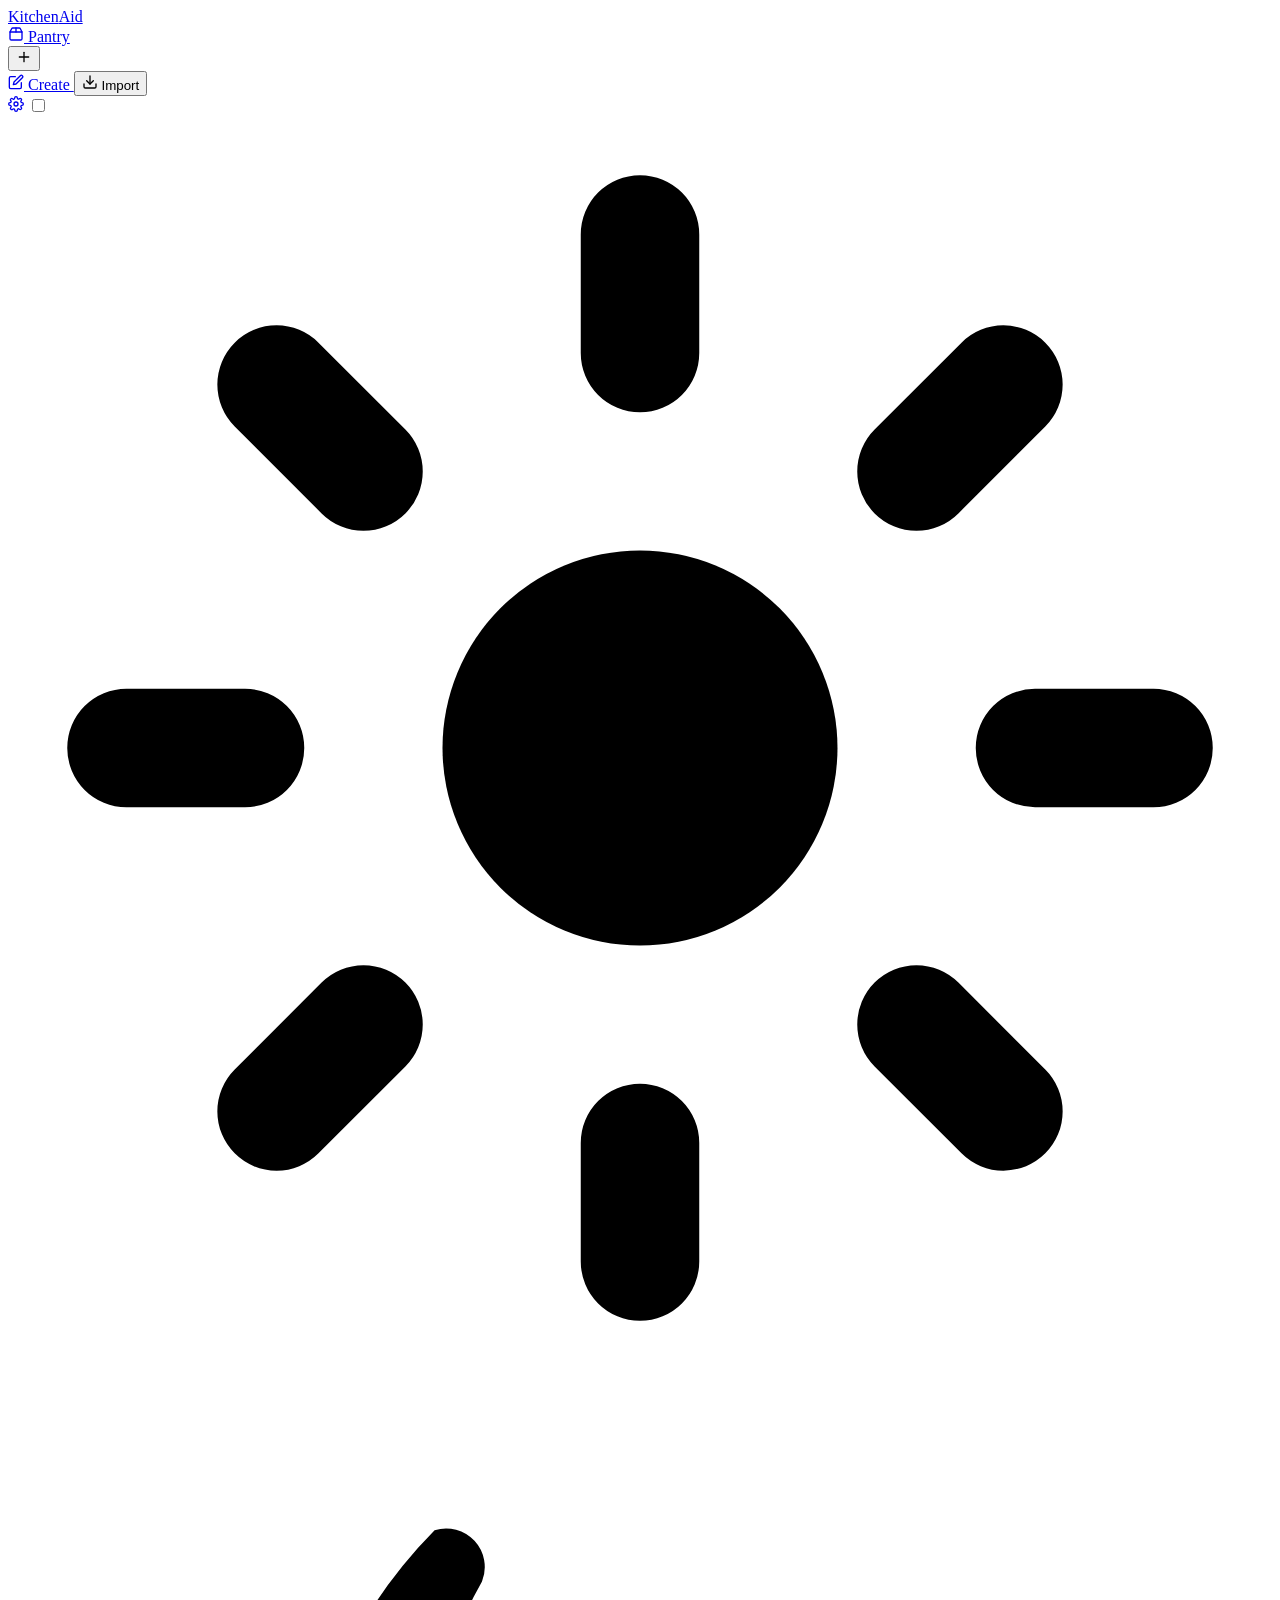
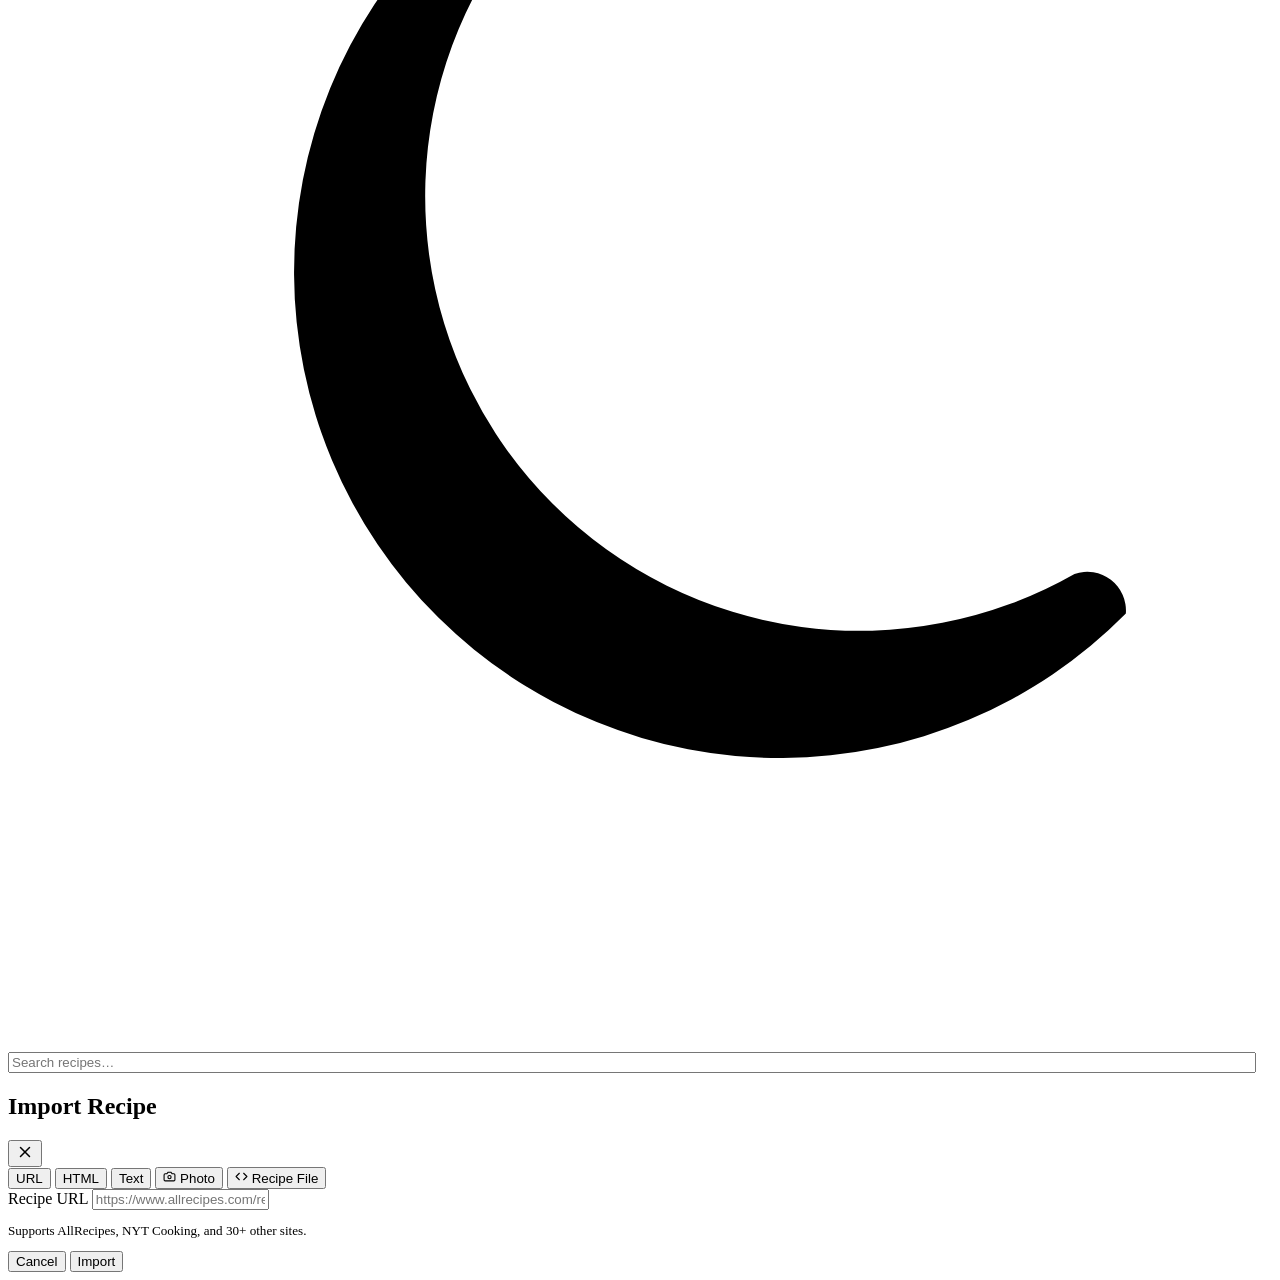
==== static/index.html @ aff16575 "init" ====
<!DOCTYPE html>
<html lang="en">
<head>
  <meta charset="UTF-8">
  <meta name="viewport" content="width=device-width, initial-scale=1.0">
  <title>KitchenAid Recipe Book</title>
  <link rel="stylesheet" href="/css/reset.css">
  <link rel="stylesheet" href="/css/main.css">
  <link rel="stylesheet" href="/css/grid.css">
  <script src="/js/theme.js"></script>
</head>
<body>

<header class="site-header">
  <div class="header-inner">
    <a href="/" class="site-logo">Kitchen<span>Aid</span></a>
    <nav class="header-nav">
      <a href="/pantry.html" class="btn btn-secondary"><svg width="16" height="16" viewBox="0 0 24 24" fill="none" stroke="currentColor" stroke-width="2" stroke-linecap="round" stroke-linejoin="round"><path d="M3 9h18v10a2 2 0 0 1-2 2H5a2 2 0 0 1-2-2V9Z"/><path d="m3 9 2.45-4.9A2 2 0 0 1 7.24 3h9.52a2 2 0 0 1 1.8 1.1L21 9"/><path d="M12 3v6"/></svg><span class="btn-label"> Pantry</span></a>
      <div class="dropdown" id="add-recipe-dropdown">
        <button class="btn btn-primary" id="add-recipe-btn" title="Add Recipe">
          <svg width="16" height="16" viewBox="0 0 24 24" fill="none" stroke="currentColor" stroke-width="2" stroke-linecap="round" stroke-linejoin="round"><line x1="12" y1="5" x2="12" y2="19"/><line x1="5" y1="12" x2="19" y2="12"/></svg>
        </button>
        <div class="dropdown-menu">
          <a href="/add.html" class="dropdown-item">
            <svg width="16" height="16" viewBox="0 0 24 24" fill="none" stroke="currentColor" stroke-width="2" stroke-linecap="round" stroke-linejoin="round"><path d="M11 4H4a2 2 0 0 0-2 2v14a2 2 0 0 0 2 2h14a2 2 0 0 0 2-2v-7"/><path d="M18.5 2.5a2.121 2.121 0 0 1 3 3L12 15l-4 1 1-4 9.5-9.5z"/></svg>
            Create
          </a>
          <button class="dropdown-item" id="import-btn">
            <svg width="16" height="16" viewBox="0 0 24 24" fill="none" stroke="currentColor" stroke-width="2" stroke-linecap="round" stroke-linejoin="round"><path d="M21 15v4a2 2 0 0 1-2 2H5a2 2 0 0 1-2-2v-4"/><polyline points="7 10 12 15 17 10"/><line x1="12" x2="12" y1="15" y2="3"/></svg>
            Import
          </button>
        </div>
      </div>
      <a href="/settings.html" class="btn btn-secondary" title="Settings"><svg width="16" height="16" viewBox="0 0 24 24" fill="none" stroke="currentColor" stroke-width="2" stroke-linecap="round" stroke-linejoin="round"><circle cx="12" cy="12" r="3"/><path d="M19.4 15a1.65 1.65 0 0 0 .33 1.82l.06.06a2 2 0 0 1-2.83 2.83l-.06-.06a1.65 1.65 0 0 0-1.82-.33 1.65 1.65 0 0 0-1 1.51V21a2 2 0 0 1-4 0v-.09A1.65 1.65 0 0 0 9 19.4a1.65 1.65 0 0 0-1.82.33l-.06.06a2 2 0 0 1-2.83-2.83l.06-.06A1.65 1.65 0 0 0 4.68 15a1.65 1.65 0 0 0-1.51-1H3a2 2 0 0 1 0-4h.09A1.65 1.65 0 0 0 4.6 9a1.65 1.65 0 0 0-.33-1.82l-.06-.06a2 2 0 0 1 2.83-2.83l.06.06A1.65 1.65 0 0 0 9 4.68a1.65 1.65 0 0 0 1-1.51V3a2 2 0 0 1 4 0v.09a1.65 1.65 0 0 0 1 1.51 1.65 1.65 0 0 0 1.82-.33l.06-.06a2 2 0 0 1 2.83 2.83l-.06.06A1.65 1.65 0 0 0 19.4 9a1.65 1.65 0 0 0 1.51 1H21a2 2 0 0 1 0 4h-.09a1.65 1.65 0 0 0-1.51 1z"/></svg></a>
      <label class="theme-toggle" title="Toggle dark mode" aria-label="Toggle dark mode"><input type="checkbox" id="theme-toggle-btn"><span class="theme-toggle-track"><svg class="toggle-icon toggle-sun" viewBox="0 0 16 16" fill="none" xmlns="http://www.w3.org/2000/svg"><circle cx="8" cy="8" r="2.5" fill="currentColor"/><path d="M8 1.5V3M8 13v1.5M1.5 8H3M13 8h1.5M3.4 3.4l1.1 1.1M11.5 11.5l1.1 1.1M12.6 3.4l-1.1 1.1M4.5 11.5l-1.1 1.1" stroke="currentColor" stroke-width="1.5" stroke-linecap="round"/></svg><span class="theme-toggle-thumb"></span><svg class="toggle-icon toggle-moon" viewBox="0 0 16 16" xmlns="http://www.w3.org/2000/svg"><path d="M13.5 10A5.5 5.5 0 0 1 6 2.5a.49.49 0 0 0-.6-.65A6 6 0 1 0 14.15 10.5a.49.49 0 0 0-.65-.5z" fill="currentColor"/></svg></span></label>
    </nav>
  </div>
</header>

<main class="page-container">
  <div class="toolbar" style="flex-direction: column; align-items: stretch; gap: 1rem; margin-top: 0;">
    <div style="display: flex; align-items: center; gap: 1rem;">
      <input type="search" id="search-input" class="search-input" placeholder="Search recipes…" autocomplete="off" style="flex: 1">
      <span id="recipe-count" style="color:var(--muted); font-size: 0.8rem; white-space: nowrap;"></span>
    </div>
    <div id="tag-filters" class="tag-filters" style="display:none"></div>
  </div>

  <div id="recipe-grid" class="recipe-grid">
    <div class="spinner"></div>
  </div>
</main>

<!-- Import URL Modal -->
<div id="import-modal" class="modal-overlay" role="dialog" aria-modal="true">
  <div class="modal">
    <div class="modal-header">
      <h2 class="modal-title">Import Recipe</h2>
      <button class="modal-close" aria-label="Close"><svg width="18" height="18" viewBox="0 0 24 24" fill="none" stroke="currentColor" stroke-width="2" stroke-linecap="round" stroke-linejoin="round"><line x1="18" y1="6" x2="6" y2="18"/><line x1="6" y1="6" x2="18" y2="18"/></svg></button>
    </div>

    <div class="import-tab-bar">
      <button id="tab-url" class="import-tab active">URL</button>
      <button id="tab-html" class="import-tab">HTML</button>
      <button id="tab-text" class="import-tab">Text</button>
      <button id="tab-photo" class="import-tab"><svg width="13" height="13" viewBox="0 0 24 24" fill="none" stroke="currentColor" stroke-width="2" stroke-linecap="round" stroke-linejoin="round"><path d="M14.5 4h-5L7 7H4a2 2 0 0 0-2 2v9a2 2 0 0 0 2 2h16a2 2 0 0 0 2-2V9a2 2 0 0 0-2-2h-3l-2.5-3z"/><circle cx="12" cy="13" r="3"/></svg> Photo</button>
      <button id="tab-file" class="import-tab"><svg width="13" height="13" viewBox="0 0 24 24" fill="none" stroke="currentColor" stroke-width="2" stroke-linecap="round" stroke-linejoin="round"><polyline points="16 18 22 12 16 6"/><polyline points="8 6 2 12 8 18"/></svg> Recipe File</button>
    </div>

    <!-- URL mode -->
    <form id="import-form">
      <div id="mode-url">
        <div class="form-group">
          <label class="form-label" for="import-url">Recipe URL</label>
          <input type="url" id="import-url" class="form-input"
                 placeholder="https://www.allrecipes.com/recipe/…">
        </div>
        <p style="font-size:.82rem;color:var(--muted);margin-bottom:.75rem">
          Supports AllRecipes, NYT Cooking, and 30+ other sites.
        </p>
      </div>

      <!-- Paste HTML mode -->
      <div id="mode-html" style="display:none">
        <div class="form-group">
          <label class="form-label" for="import-source-url">Source URL <span style="font-weight:400;color:var(--muted)">(optional)</span></label>
          <input type="url" id="import-source-url" class="form-input" placeholder="https://food52.com/recipes/…">
        </div>
        <div class="form-group">
          <label class="form-label" for="import-html">Page source HTML</label>
          <textarea id="import-html" class="form-textarea" rows="6"
            placeholder="Open the recipe in your browser → right-click → View Page Source (Ctrl+U / Cmd+U) → Select All → paste here"></textarea>
        </div>
      </div>

      <!-- Paste Text mode -->
      <div id="mode-text" style="display:none">
        <div class="form-group">
          <label class="form-label" for="import-text-input">Recipe text</label>
          <textarea id="import-text-input" class="form-textarea recipe-text-input" rows="10"
            placeholder="Paste your recipe here — title, ingredients, steps…"></textarea>
        </div>
        <div class="import-text-actions">
          <button type="button" id="parse-local-btn" class="btn btn-secondary">Parse Locally</button>
          <button type="button" id="parse-ai-btn" class="btn btn-primary">Parse with AI</button>
        </div>
      </div>

      <!-- Photo mode -->
      <div id="mode-photo" style="display:none">
        <label class="photo-dropzone" id="photo-dropzone" for="photo-file-input">
          <img id="photo-preview" hidden>
          <span class="photo-placeholder" id="photo-placeholder">
            <svg width="32" height="32" viewBox="0 0 24 24" fill="none" stroke="currentColor" stroke-width="1.5" stroke-linecap="round" stroke-linejoin="round"><path d="M14.5 4h-5L7 7H4a2 2 0 0 0-2 2v9a2 2 0 0 0 2 2h16a2 2 0 0 0 2-2V9a2 2 0 0 0-2-2h-3l-2.5-3z"/><circle cx="12" cy="13" r="3"/></svg>
            <span>Drop a photo here or <span class="photo-browse-link">browse</span></span>
          </span>
        </label>
        <input type="file" id="photo-file-input" accept="image/*" hidden>
        <button id="photo-parse-btn" class="btn btn-primary" disabled
                style="width:100%;margin-top:.75rem">Parse Recipe</button>
      </div>

      <!-- Recipe File mode -->
      <div id="mode-file" style="display:none">
        <label class="photo-dropzone" id="file-dropzone" for="recipe-file-input">
          <span class="photo-placeholder" id="file-placeholder">
            <svg width="32" height="32" viewBox="0 0 24 24" fill="none" stroke="currentColor" stroke-width="1.5" stroke-linecap="round" stroke-linejoin="round"><polyline points="16 18 22 12 16 6"/><polyline points="8 6 2 12 8 18"/></svg>
            <span>Drop a <strong>.kitchenaid.json</strong> file or <span class="photo-browse-link">browse</span></span>
          </span>
        </label>
        <input type="file" id="recipe-file-input" accept=".json,application/json" hidden>
        <p id="file-import-name" class="file-import-name" style="display:none"></p>
        <button id="file-import-btn" class="btn btn-primary" disabled
                style="width:100%;margin-top:.75rem">Review Recipe</button>
      </div>

      <div id="import-spinner" class="spinner" style="display:none;margin:0;width:1.2rem;height:1.2rem"></div>
    </form>
    <div class="modal-footer" id="import-footer-default">
      <button type="button" class="btn btn-secondary modal-close">Cancel</button>
      <button id="import-submit" class="btn btn-primary">Import</button>
    </div>
  </div>
</div>

<div id="toast-container" class="toast-container"></div>

<script src="/js/api.js"></script>
<script src="/js/import.js"></script>
<script src="/js/index.js"></script>
</body>
</html>
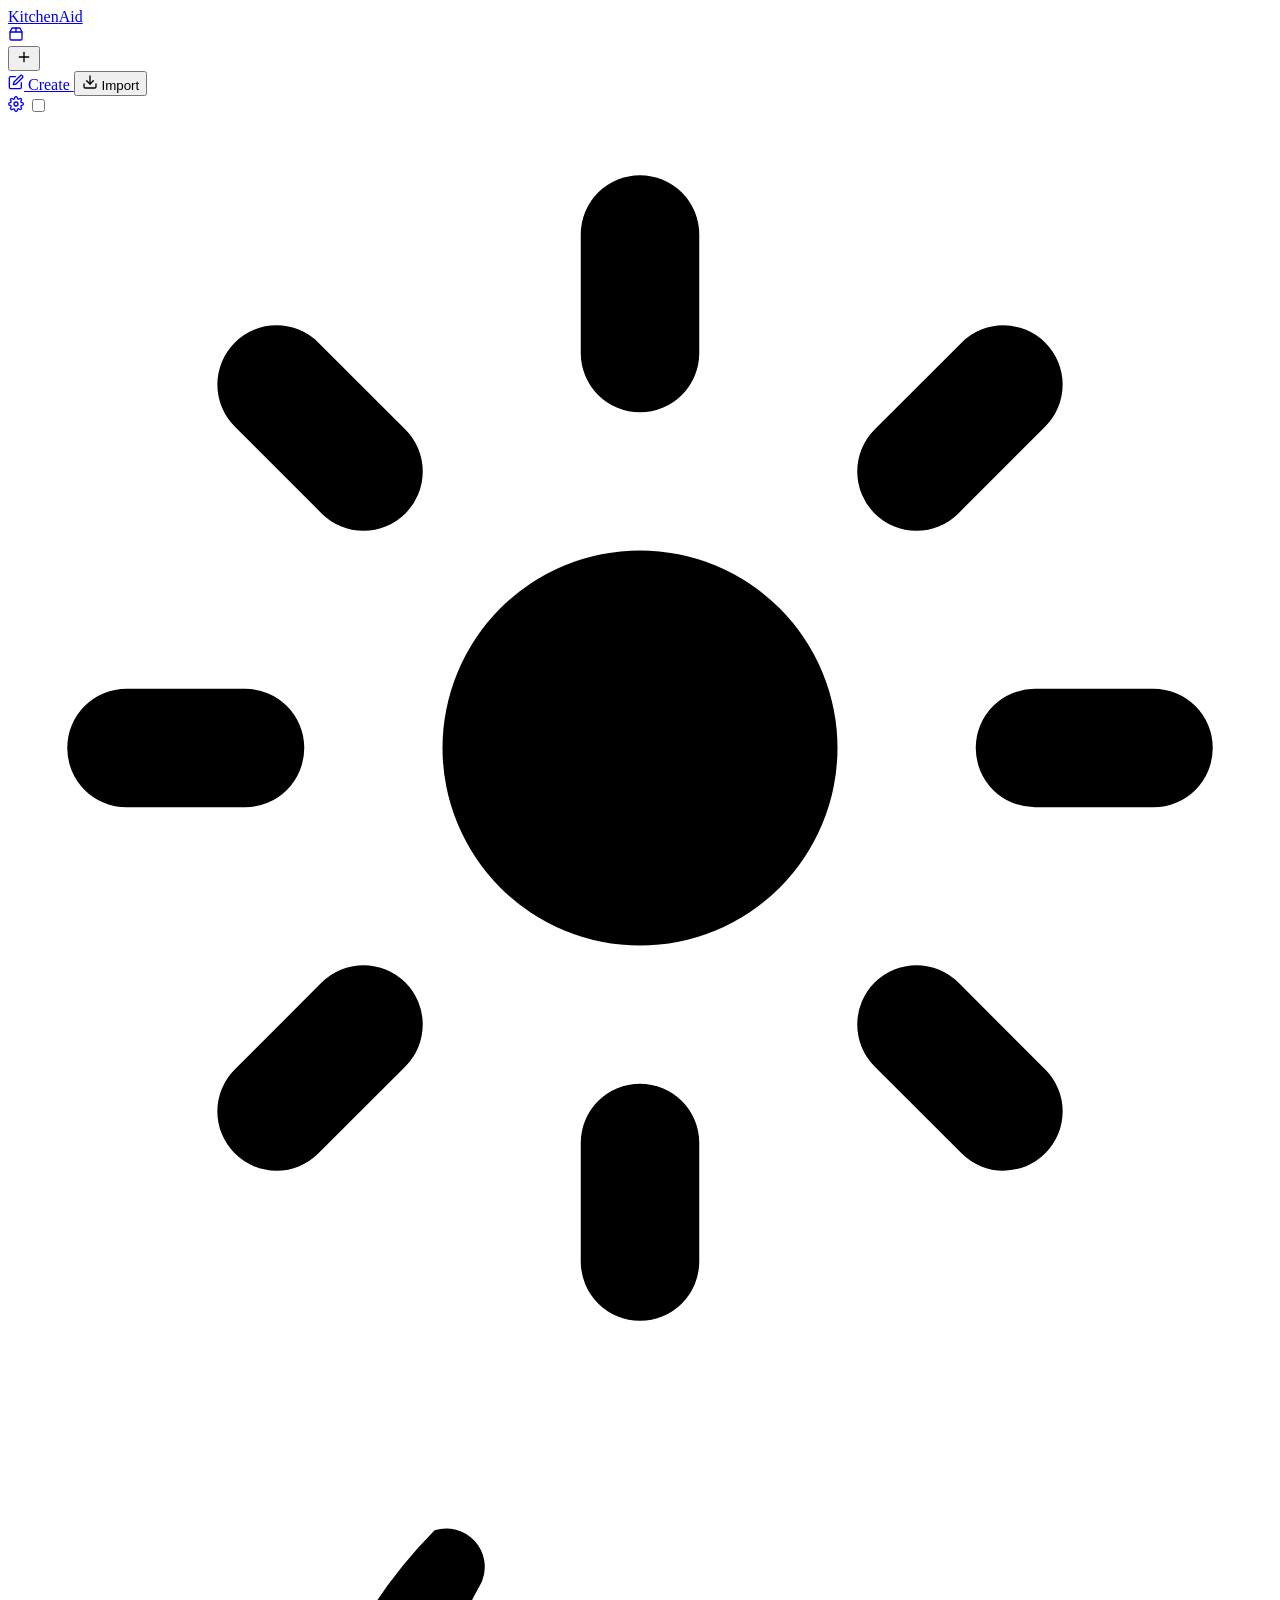
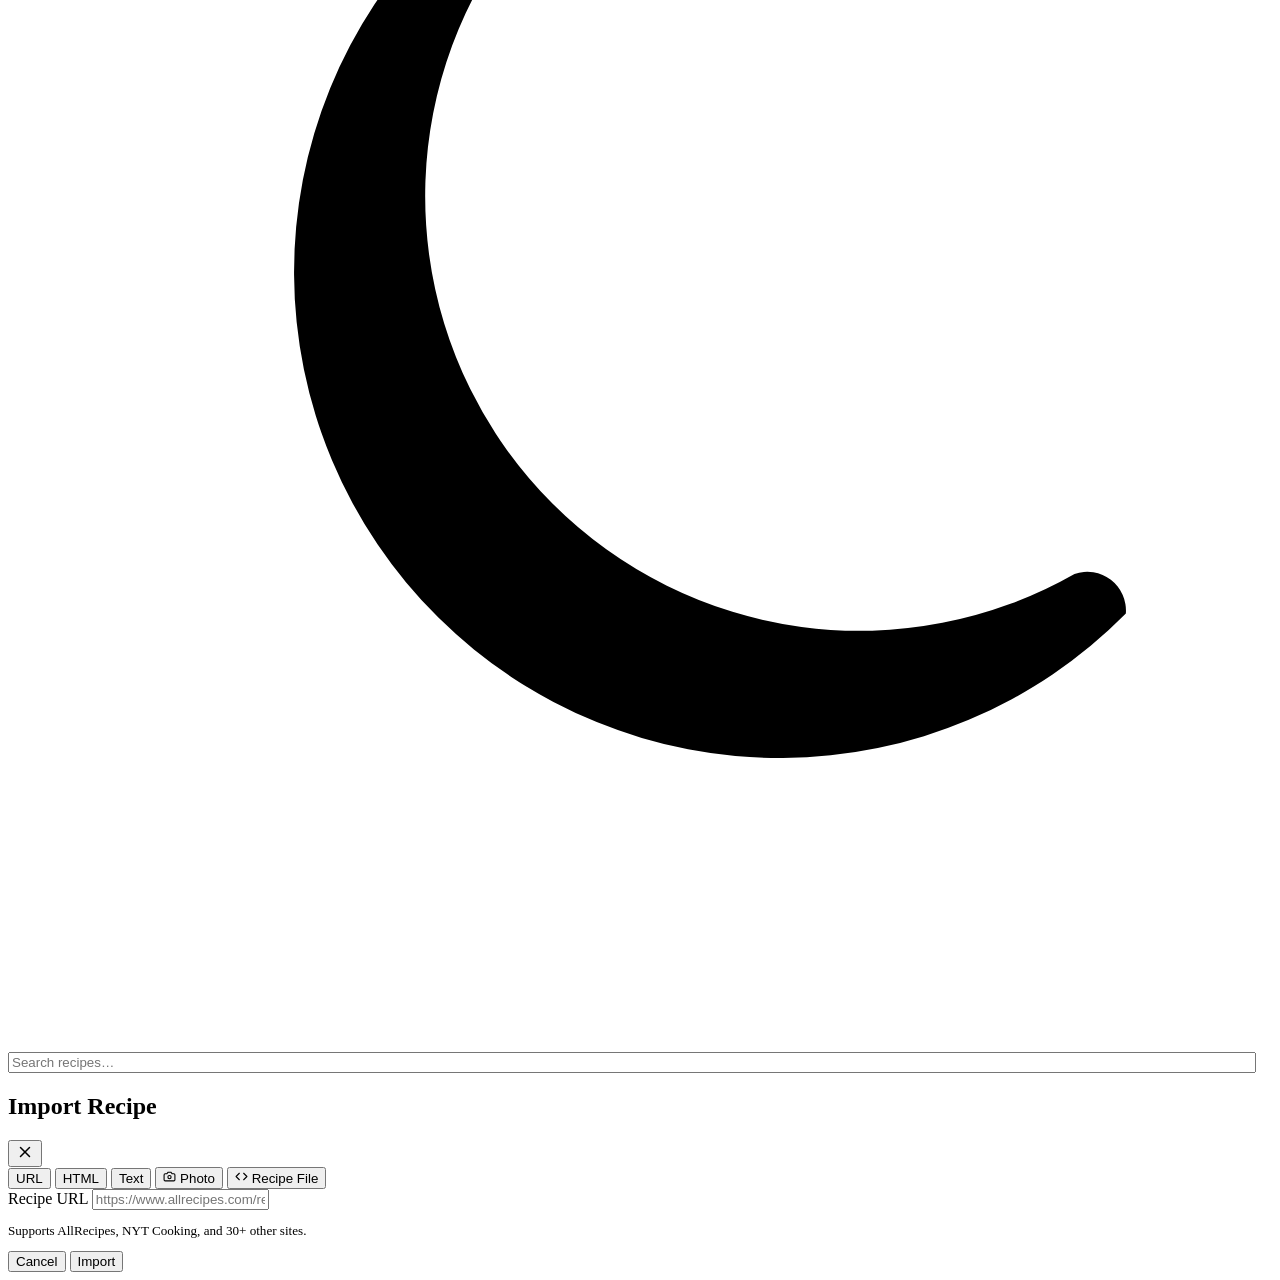
==== commit 29563885: "tweak" ====
--- a/static/index.html
+++ b/static/index.html
@@ -15,9 +15,9 @@
   <div class="header-inner">
     <a href="/" class="site-logo">Kitchen<span>Aid</span></a>
     <nav class="header-nav">
-      <a href="/pantry.html" class="btn btn-secondary"><svg width="16" height="16" viewBox="0 0 24 24" fill="none" stroke="currentColor" stroke-width="2" stroke-linecap="round" stroke-linejoin="round"><path d="M3 9h18v10a2 2 0 0 1-2 2H5a2 2 0 0 1-2-2V9Z"/><path d="m3 9 2.45-4.9A2 2 0 0 1 7.24 3h9.52a2 2 0 0 1 1.8 1.1L21 9"/><path d="M12 3v6"/></svg><span class="btn-label"> Pantry</span></a>
+      <a href="/pantry.html" class="btn btn-secondary btn-icon" title="Pantry"><svg width="16" height="16" viewBox="0 0 24 24" fill="none" stroke="currentColor" stroke-width="2" stroke-linecap="round" stroke-linejoin="round"><path d="M3 9h18v10a2 2 0 0 1-2 2H5a2 2 0 0 1-2-2V9Z"/><path d="m3 9 2.45-4.9A2 2 0 0 1 7.24 3h9.52a2 2 0 0 1 1.8 1.1L21 9"/><path d="M12 3v6"/></svg></a>
       <div class="dropdown" id="add-recipe-dropdown">
-        <button class="btn btn-primary" id="add-recipe-btn" title="Add Recipe">
+        <button class="btn btn-primary btn-icon" id="add-recipe-btn" title="Add Recipe">
           <svg width="16" height="16" viewBox="0 0 24 24" fill="none" stroke="currentColor" stroke-width="2" stroke-linecap="round" stroke-linejoin="round"><line x1="12" y1="5" x2="12" y2="19"/><line x1="5" y1="12" x2="19" y2="12"/></svg>
         </button>
         <div class="dropdown-menu">
@@ -31,7 +31,7 @@
           </button>
         </div>
       </div>
-      <a href="/settings.html" class="btn btn-secondary" title="Settings"><svg width="16" height="16" viewBox="0 0 24 24" fill="none" stroke="currentColor" stroke-width="2" stroke-linecap="round" stroke-linejoin="round"><circle cx="12" cy="12" r="3"/><path d="M19.4 15a1.65 1.65 0 0 0 .33 1.82l.06.06a2 2 0 0 1-2.83 2.83l-.06-.06a1.65 1.65 0 0 0-1.82-.33 1.65 1.65 0 0 0-1 1.51V21a2 2 0 0 1-4 0v-.09A1.65 1.65 0 0 0 9 19.4a1.65 1.65 0 0 0-1.82.33l-.06.06a2 2 0 0 1-2.83-2.83l.06-.06A1.65 1.65 0 0 0 4.68 15a1.65 1.65 0 0 0-1.51-1H3a2 2 0 0 1 0-4h.09A1.65 1.65 0 0 0 4.6 9a1.65 1.65 0 0 0-.33-1.82l-.06-.06a2 2 0 0 1 2.83-2.83l.06.06A1.65 1.65 0 0 0 9 4.68a1.65 1.65 0 0 0 1-1.51V3a2 2 0 0 1 4 0v.09a1.65 1.65 0 0 0 1 1.51 1.65 1.65 0 0 0 1.82-.33l.06-.06a2 2 0 0 1 2.83 2.83l-.06.06A1.65 1.65 0 0 0 19.4 9a1.65 1.65 0 0 0 1.51 1H21a2 2 0 0 1 0 4h-.09a1.65 1.65 0 0 0-1.51 1z"/></svg></a>
+      <a href="/settings.html" class="btn btn-secondary btn-icon" title="Settings"><svg width="16" height="16" viewBox="0 0 24 24" fill="none" stroke="currentColor" stroke-width="2" stroke-linecap="round" stroke-linejoin="round"><circle cx="12" cy="12" r="3"/><path d="M19.4 15a1.65 1.65 0 0 0 .33 1.82l.06.06a2 2 0 0 1-2.83 2.83l-.06-.06a1.65 1.65 0 0 0-1.82-.33 1.65 1.65 0 0 0-1 1.51V21a2 2 0 0 1-4 0v-.09A1.65 1.65 0 0 0 9 19.4a1.65 1.65 0 0 0-1.82.33l-.06.06a2 2 0 0 1-2.83-2.83l.06-.06A1.65 1.65 0 0 0 4.68 15a1.65 1.65 0 0 0-1.51-1H3a2 2 0 0 1 0-4h.09A1.65 1.65 0 0 0 4.6 9a1.65 1.65 0 0 0-.33-1.82l-.06-.06a2 2 0 0 1 2.83-2.83l.06.06A1.65 1.65 0 0 0 9 4.68a1.65 1.65 0 0 0 1-1.51V3a2 2 0 0 1 4 0v.09a1.65 1.65 0 0 0 1 1.51 1.65 1.65 0 0 0 1.82-.33l.06-.06a2 2 0 0 1 2.83 2.83l-.06.06A1.65 1.65 0 0 0 19.4 9a1.65 1.65 0 0 0 1.51 1H21a2 2 0 0 1 0 4h-.09a1.65 1.65 0 0 0-1.51 1z"/></svg></a>
       <label class="theme-toggle" title="Toggle dark mode" aria-label="Toggle dark mode"><input type="checkbox" id="theme-toggle-btn"><span class="theme-toggle-track"><svg class="toggle-icon toggle-sun" viewBox="0 0 16 16" fill="none" xmlns="http://www.w3.org/2000/svg"><circle cx="8" cy="8" r="2.5" fill="currentColor"/><path d="M8 1.5V3M8 13v1.5M1.5 8H3M13 8h1.5M3.4 3.4l1.1 1.1M11.5 11.5l1.1 1.1M12.6 3.4l-1.1 1.1M4.5 11.5l-1.1 1.1" stroke="currentColor" stroke-width="1.5" stroke-linecap="round"/></svg><span class="theme-toggle-thumb"></span><svg class="toggle-icon toggle-moon" viewBox="0 0 16 16" xmlns="http://www.w3.org/2000/svg"><path d="M13.5 10A5.5 5.5 0 0 1 6 2.5a.49.49 0 0 0-.6-.65A6 6 0 1 0 14.15 10.5a.49.49 0 0 0-.65-.5z" fill="currentColor"/></svg></span></label>
     </nav>
   </div>
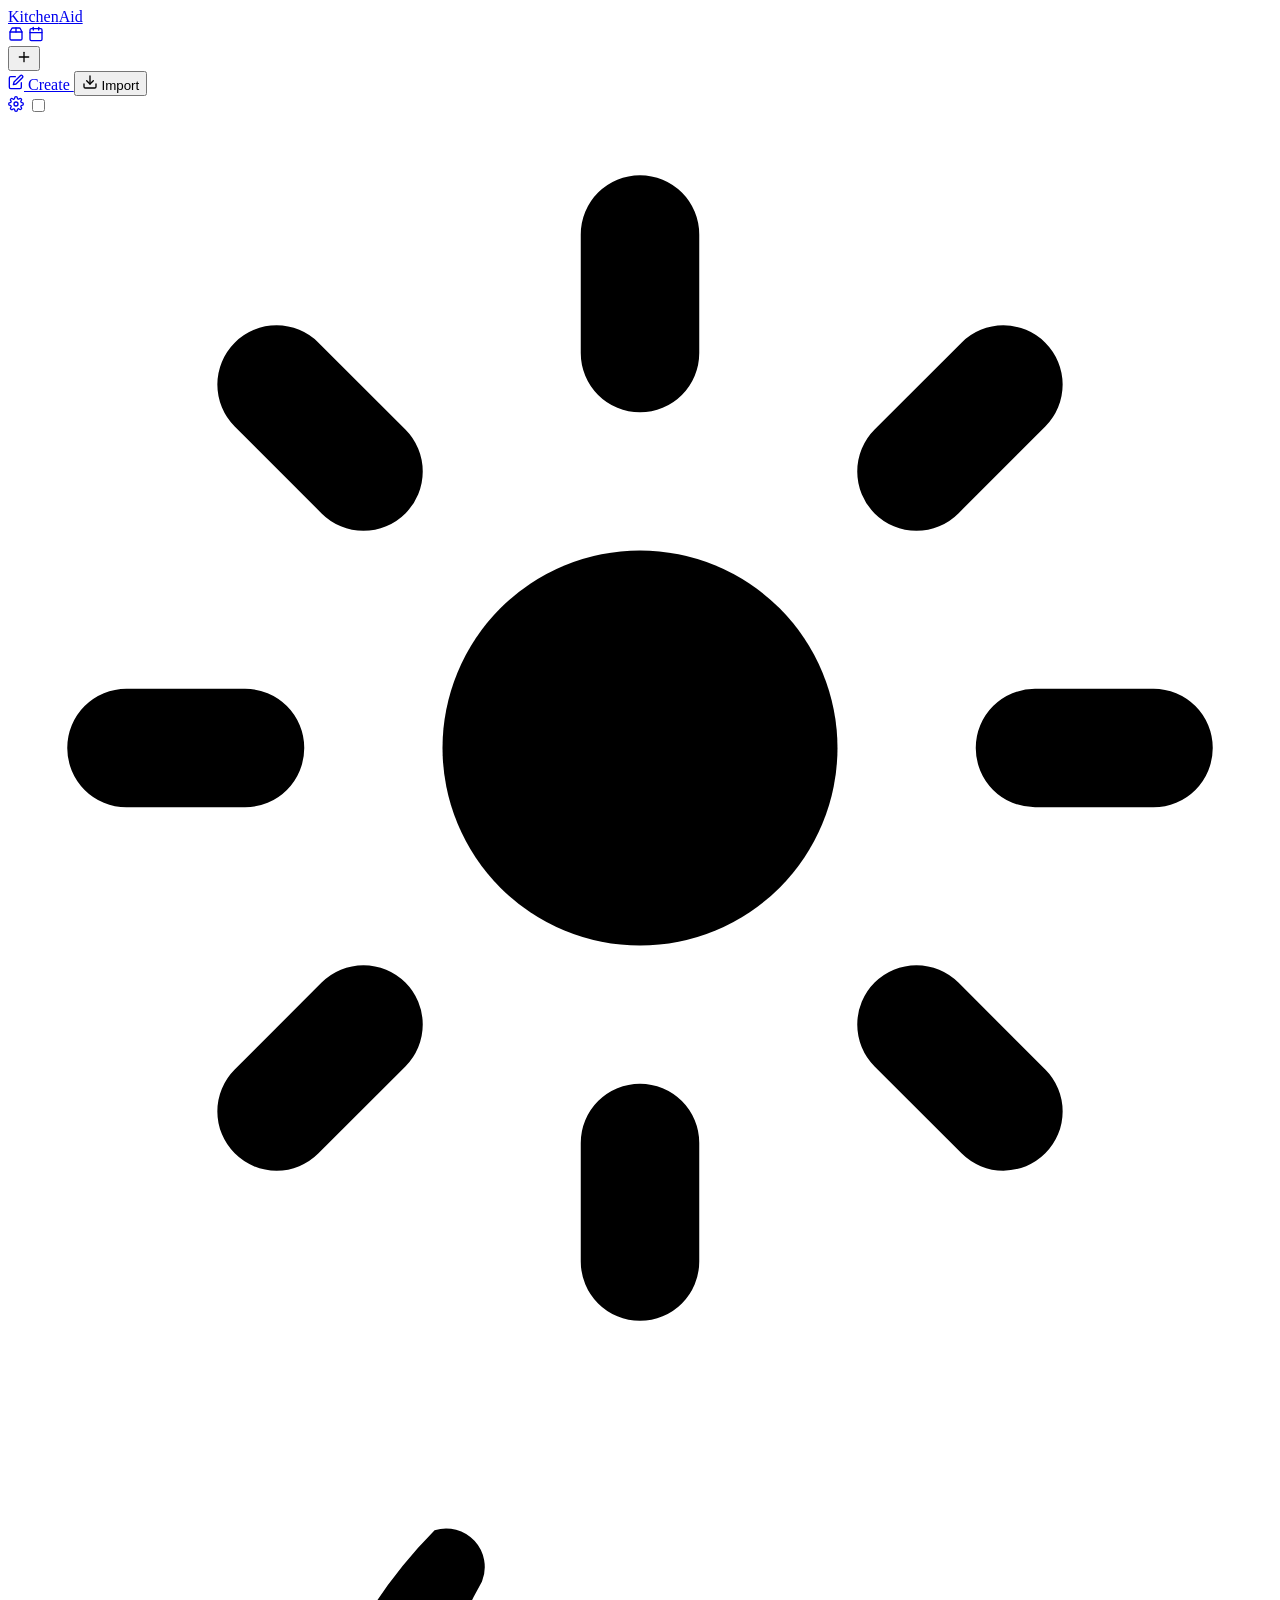
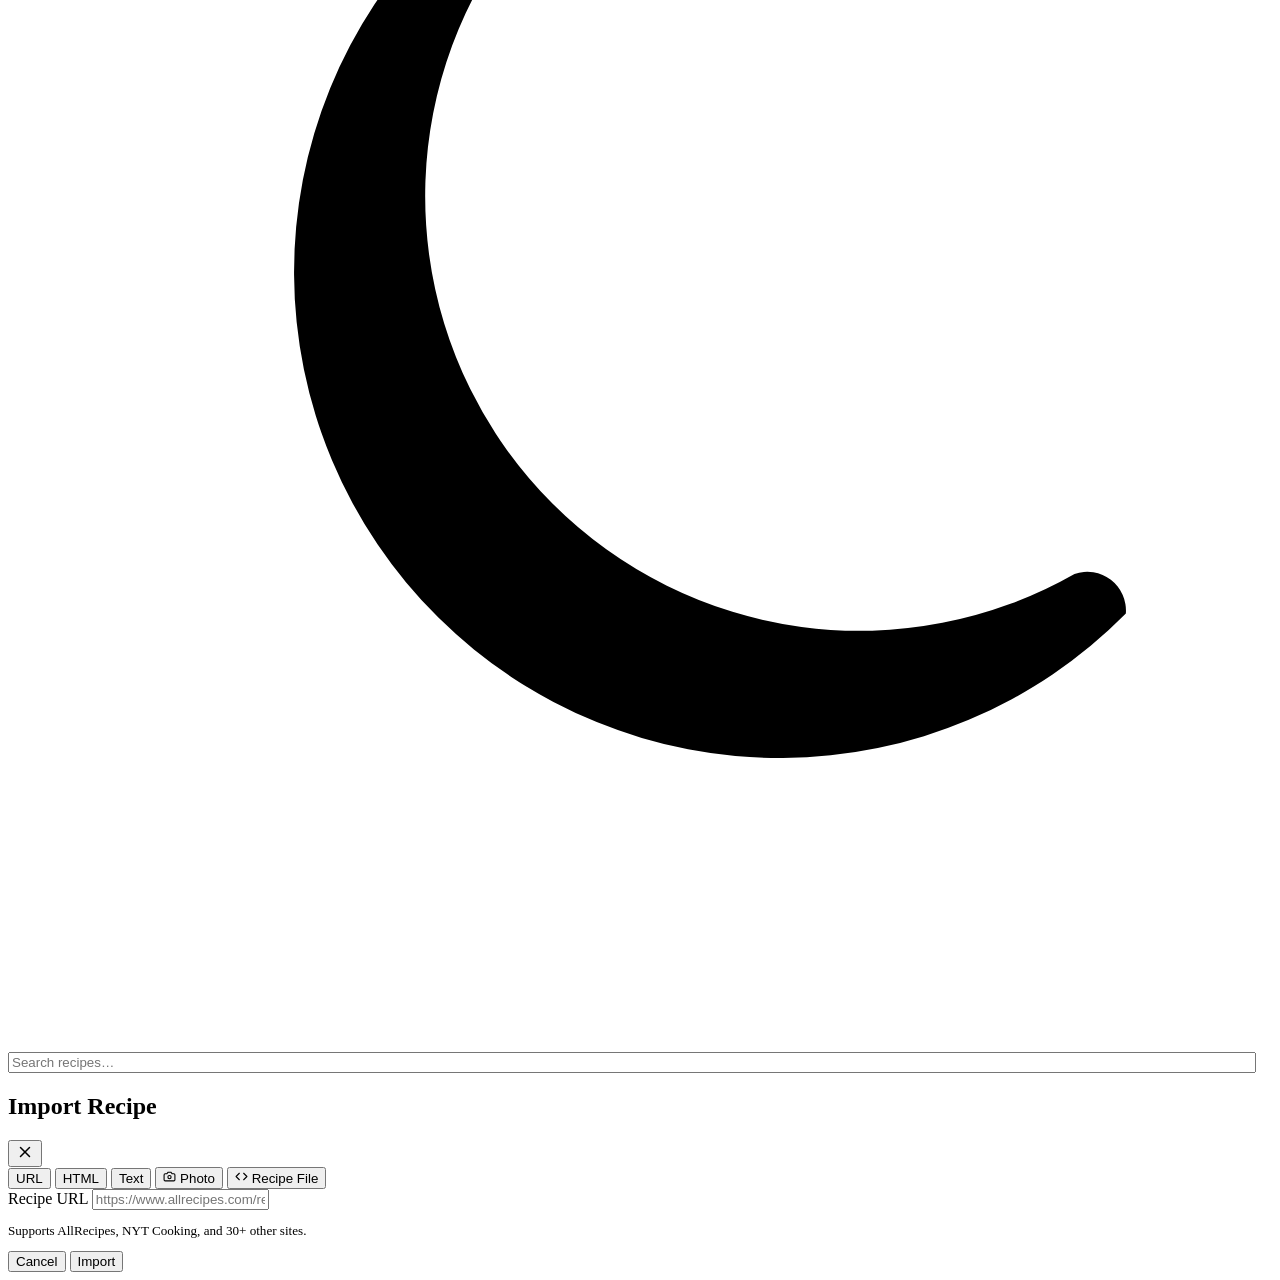
==== commit 172d145d: "stuff" ====
--- a/static/index.html
+++ b/static/index.html
@@ -16,6 +16,7 @@
     <a href="/" class="site-logo">Kitchen<span>Aid</span></a>
     <nav class="header-nav">
       <a href="/pantry.html" class="btn btn-secondary btn-icon" title="Pantry"><svg width="16" height="16" viewBox="0 0 24 24" fill="none" stroke="currentColor" stroke-width="2" stroke-linecap="round" stroke-linejoin="round"><path d="M3 9h18v10a2 2 0 0 1-2 2H5a2 2 0 0 1-2-2V9Z"/><path d="m3 9 2.45-4.9A2 2 0 0 1 7.24 3h9.52a2 2 0 0 1 1.8 1.1L21 9"/><path d="M12 3v6"/></svg></a>
+      <a href="/planner.html" class="btn btn-secondary btn-icon" title="Planner"><svg width="16" height="16" viewBox="0 0 24 24" fill="none" stroke="currentColor" stroke-width="2" stroke-linecap="round" stroke-linejoin="round"><rect x="3" y="4" width="18" height="18" rx="2" ry="2"/><line x1="16" y1="2" x2="16" y2="6"/><line x1="8" y1="2" x2="8" y2="6"/><line x1="3" y1="10" x2="21" y2="10"/></svg></a>
       <div class="dropdown" id="add-recipe-dropdown">
         <button class="btn btn-primary btn-icon" id="add-recipe-btn" title="Add Recipe">
           <svg width="16" height="16" viewBox="0 0 24 24" fill="none" stroke="currentColor" stroke-width="2" stroke-linecap="round" stroke-linejoin="round"><line x1="12" y1="5" x2="12" y2="19"/><line x1="5" y1="12" x2="19" y2="12"/></svg>
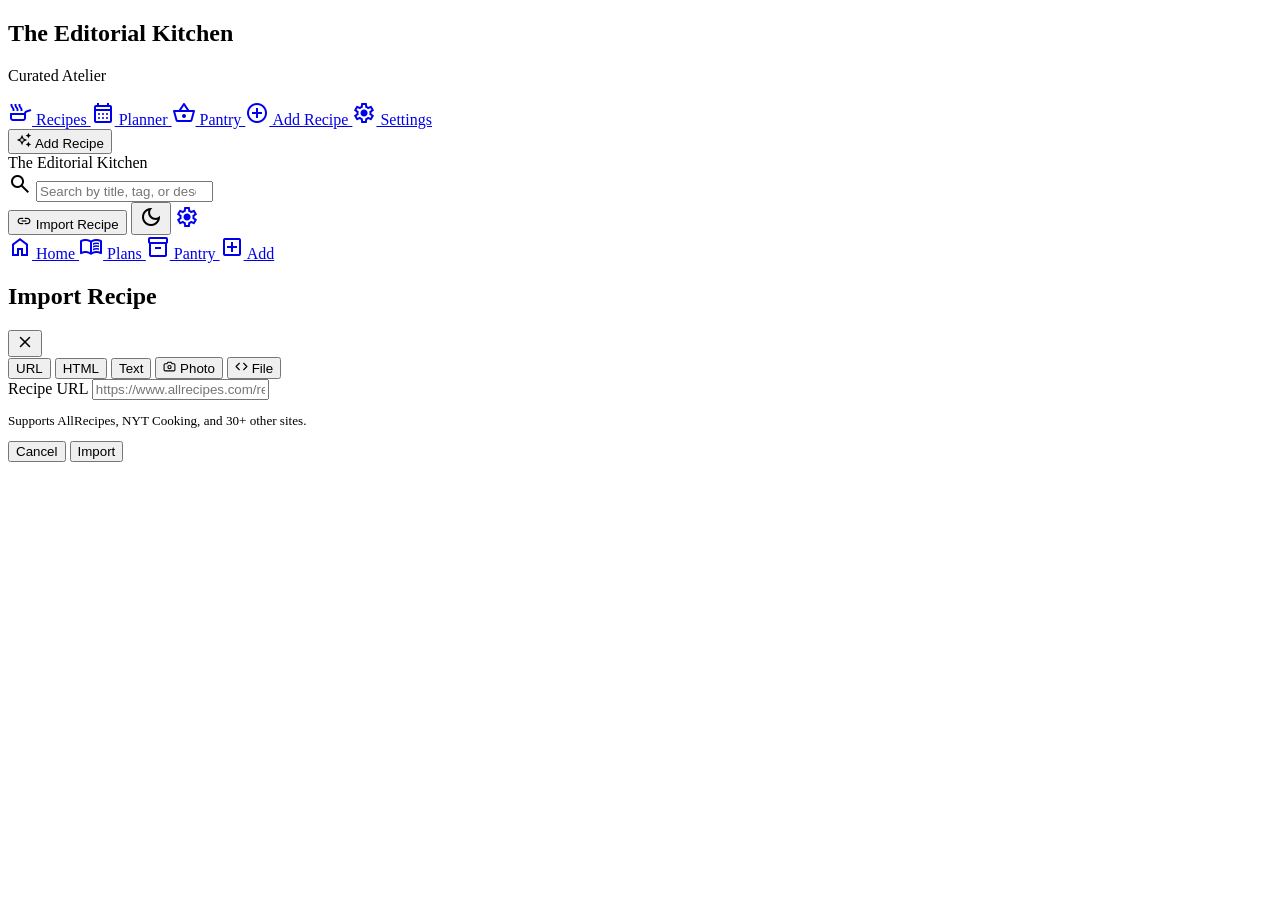
==== commit e32b5c71: "UI polish: dark mode, theme cleanup, image search on hover - Add dark mode toggle button next to set" ====
--- a/static/index.html
+++ b/static/index.html
@@ -3,54 +3,131 @@
 <head>
   <meta charset="UTF-8">
   <meta name="viewport" content="width=device-width, initial-scale=1.0">
-  <title>KitchenAid Recipe Book</title>
+  <title>The Editorial Kitchen</title>
+  <link rel="preconnect" href="https://fonts.googleapis.com">
+  <link rel="preconnect" href="https://fonts.gstatic.com" crossorigin>
+  <link href="https://fonts.googleapis.com/css2?family=Noto+Serif:ital,wght@0,400;0,700;1,400&family=Manrope:wght@400;500;600;700;800&display=swap" rel="stylesheet">
+  <link href="https://fonts.googleapis.com/css2?family=Material+Symbols+Outlined:opsz,wght,FILL,GRAD@24,400,0,0" rel="stylesheet">
   <link rel="stylesheet" href="/css/reset.css">
   <link rel="stylesheet" href="/css/main.css">
   <link rel="stylesheet" href="/css/grid.css">
+  <link rel="stylesheet" href="/css/editorial.css">
   <script src="/js/theme.js"></script>
 </head>
 <body>
 
-<header class="site-header">
-  <div class="header-inner">
-    <a href="/" class="site-logo">Kitchen<span>Aid</span></a>
-    <nav class="header-nav">
-      <a href="/pantry.html" class="btn btn-secondary btn-icon" title="Pantry"><svg width="16" height="16" viewBox="0 0 24 24" fill="none" stroke="currentColor" stroke-width="2" stroke-linecap="round" stroke-linejoin="round"><path d="M3 9h18v10a2 2 0 0 1-2 2H5a2 2 0 0 1-2-2V9Z"/><path d="m3 9 2.45-4.9A2 2 0 0 1 7.24 3h9.52a2 2 0 0 1 1.8 1.1L21 9"/><path d="M12 3v6"/></svg></a>
-      <a href="/planner.html" class="btn btn-secondary btn-icon" title="Planner"><svg width="16" height="16" viewBox="0 0 24 24" fill="none" stroke="currentColor" stroke-width="2" stroke-linecap="round" stroke-linejoin="round"><rect x="3" y="4" width="18" height="18" rx="2" ry="2"/><line x1="16" y1="2" x2="16" y2="6"/><line x1="8" y1="2" x2="8" y2="6"/><line x1="3" y1="10" x2="21" y2="10"/></svg></a>
-      <div class="dropdown" id="add-recipe-dropdown">
-        <button class="btn btn-primary btn-icon" id="add-recipe-btn" title="Add Recipe">
-          <svg width="16" height="16" viewBox="0 0 24 24" fill="none" stroke="currentColor" stroke-width="2" stroke-linecap="round" stroke-linejoin="round"><line x1="12" y1="5" x2="12" y2="19"/><line x1="5" y1="12" x2="19" y2="12"/></svg>
+<!-- Desktop Sidebar -->
+<aside class="editorial-sidebar">
+  <div class="editorial-sidebar-brand">
+    <h1>The Editorial Kitchen</h1>
+    <p>Curated Atelier</p>
+  </div>
+  <nav class="editorial-sidebar-nav">
+    <a href="/" class="editorial-nav-link active">
+      <span class="material-symbols-outlined">skillet</span>
+      Recipes
+    </a>
+    <a href="/planner.html" class="editorial-nav-link">
+      <span class="material-symbols-outlined">calendar_month</span>
+      Planner
+    </a>
+    <a href="/pantry.html" class="editorial-nav-link">
+      <span class="material-symbols-outlined">shopping_basket</span>
+      Pantry
+    </a>
+    <a href="/add.html" class="editorial-nav-link">
+      <span class="material-symbols-outlined">add_circle</span>
+      Add Recipe
+    </a>
+    <a href="/settings.html" class="editorial-nav-link">
+      <span class="material-symbols-outlined">settings</span>
+      Settings
+    </a>
+  </nav>
+  <div class="editorial-sidebar-cta">
+    <button onclick="window.location='/add.html'">
+      <span class="material-symbols-outlined" style="font-size:1rem">auto_awesome</span>
+      Add Recipe
+    </button>
+  </div>
+</aside>
+
+<!-- Main Page -->
+<div class="editorial-page">
+
+  <!-- Top Nav -->
+  <header class="editorial-topnav">
+    <div class="editorial-topnav-inner">
+      <span class="editorial-topnav-brand">The Editorial Kitchen</span>
+      <div class="editorial-search-wrap">
+        <span class="material-symbols-outlined">search</span>
+        <input type="search" id="search-input" class="editorial-search-input" placeholder="Search by title, tag, or description…" autocomplete="off">
+      </div>
+      <div class="editorial-topnav-actions">
+        <button class="editorial-import-btn" id="import-btn">
+          <span class="material-symbols-outlined" style="font-size:1rem">link</span>
+          <span>Import Recipe</span>
         </button>
-        <div class="dropdown-menu">
-          <a href="/add.html" class="dropdown-item">
-            <svg width="16" height="16" viewBox="0 0 24 24" fill="none" stroke="currentColor" stroke-width="2" stroke-linecap="round" stroke-linejoin="round"><path d="M11 4H4a2 2 0 0 0-2 2v14a2 2 0 0 0 2 2h14a2 2 0 0 0 2-2v-7"/><path d="M18.5 2.5a2.121 2.121 0 0 1 3 3L12 15l-4 1 1-4 9.5-9.5z"/></svg>
-            Create
-          </a>
-          <button class="dropdown-item" id="import-btn">
-            <svg width="16" height="16" viewBox="0 0 24 24" fill="none" stroke="currentColor" stroke-width="2" stroke-linecap="round" stroke-linejoin="round"><path d="M21 15v4a2 2 0 0 1-2 2H5a2 2 0 0 1-2-2v-4"/><polyline points="7 10 12 15 17 10"/><line x1="12" x2="12" y1="15" y2="3"/></svg>
-            Import
-          </button>
-        </div>
-      </div>
-      <a href="/settings.html" class="btn btn-secondary btn-icon" title="Settings"><svg width="16" height="16" viewBox="0 0 24 24" fill="none" stroke="currentColor" stroke-width="2" stroke-linecap="round" stroke-linejoin="round"><circle cx="12" cy="12" r="3"/><path d="M19.4 15a1.65 1.65 0 0 0 .33 1.82l.06.06a2 2 0 0 1-2.83 2.83l-.06-.06a1.65 1.65 0 0 0-1.82-.33 1.65 1.65 0 0 0-1 1.51V21a2 2 0 0 1-4 0v-.09A1.65 1.65 0 0 0 9 19.4a1.65 1.65 0 0 0-1.82.33l-.06.06a2 2 0 0 1-2.83-2.83l.06-.06A1.65 1.65 0 0 0 4.68 15a1.65 1.65 0 0 0-1.51-1H3a2 2 0 0 1 0-4h.09A1.65 1.65 0 0 0 4.6 9a1.65 1.65 0 0 0-.33-1.82l-.06-.06a2 2 0 0 1 2.83-2.83l.06.06A1.65 1.65 0 0 0 9 4.68a1.65 1.65 0 0 0 1-1.51V3a2 2 0 0 1 4 0v.09a1.65 1.65 0 0 0 1 1.51 1.65 1.65 0 0 0 1.82-.33l.06-.06a2 2 0 0 1 2.83 2.83l-.06.06A1.65 1.65 0 0 0 19.4 9a1.65 1.65 0 0 0 1.51 1H21a2 2 0 0 1 0 4h-.09a1.65 1.65 0 0 0-1.51 1z"/></svg></a>
-      <label class="theme-toggle" title="Toggle dark mode" aria-label="Toggle dark mode"><input type="checkbox" id="theme-toggle-btn"><span class="theme-toggle-track"><svg class="toggle-icon toggle-sun" viewBox="0 0 16 16" fill="none" xmlns="http://www.w3.org/2000/svg"><circle cx="8" cy="8" r="2.5" fill="currentColor"/><path d="M8 1.5V3M8 13v1.5M1.5 8H3M13 8h1.5M3.4 3.4l1.1 1.1M11.5 11.5l1.1 1.1M12.6 3.4l-1.1 1.1M4.5 11.5l-1.1 1.1" stroke="currentColor" stroke-width="1.5" stroke-linecap="round"/></svg><span class="theme-toggle-thumb"></span><svg class="toggle-icon toggle-moon" viewBox="0 0 16 16" xmlns="http://www.w3.org/2000/svg"><path d="M13.5 10A5.5 5.5 0 0 1 6 2.5a.49.49 0 0 0-.6-.65A6 6 0 1 0 14.15 10.5a.49.49 0 0 0-.65-.5z" fill="currentColor"/></svg></span></label>
-    </nav>
-  </div>
-</header>
-
-<main class="page-container">
-  <div class="toolbar" style="flex-direction: column; align-items: stretch; gap: 1rem; margin-top: 0;">
-    <div style="display: flex; align-items: center; gap: 1rem;">
-      <input type="search" id="search-input" class="search-input" placeholder="Search recipes…" autocomplete="off" style="flex: 1">
-      <span id="recipe-count" style="color:var(--muted); font-size: 0.8rem; white-space: nowrap;"></span>
-    </div>
-    <div id="tag-filters" class="tag-filters" style="display:none"></div>
-  </div>
-
-  <div id="recipe-grid" class="recipe-grid">
-    <div class="spinner"></div>
-  </div>
-</main>
+        <button id="theme-toggle-btn" class="editorial-icon-btn" title="Switch to dark mode">
+          <span class="material-symbols-outlined">dark_mode</span>
+        </button>
+        <a href="/settings.html" class="editorial-icon-btn" title="Settings">
+          <span class="material-symbols-outlined">settings</span>
+        </a>
+        <!-- Hidden old add-recipe-dropdown anchor for JS compatibility -->
+        <div class="dropdown" id="add-recipe-dropdown" style="display:none">
+          <button class="btn btn-primary" id="add-recipe-btn"></button>
+          <div class="dropdown-menu">
+            <a href="/add.html" class="dropdown-item">Create</a>
+            <button class="dropdown-item" id="import-btn-old">Import</button>
+          </div>
+        </div>
+      </div>
+    </div>
+  </header>
+
+  <!-- Content -->
+  <div class="editorial-page-content">
+    <!-- Page header -->
+    <div class="editorial-page-header">
+      <div class="editorial-page-header-top">
+        <div id="tag-filters" class="tag-filters" style="display:none"></div>
+      </div>
+      <!-- hidden count for JS compat -->
+      <span id="recipe-count" style="display:none"></span>
+      <!-- hidden toolbar for search compat -->
+      <div class="toolbar" style="display:none">
+        <input type="search" style="display:none" tabindex="-1" aria-hidden="true">
+      </div>
+    </div>
+
+    <!-- Recipe Grid -->
+    <div id="recipe-grid" class="recipe-grid">
+      <div class="spinner"></div>
+    </div>
+  </div>
+
+</div>
+
+<!-- Mobile Bottom Nav -->
+<nav class="editorial-bottom-nav">
+  <a href="/" class="editorial-bottom-nav-item active">
+    <span class="material-symbols-outlined">home</span>
+    Home
+  </a>
+  <a href="/planner.html" class="editorial-bottom-nav-item">
+    <span class="material-symbols-outlined">menu_book</span>
+    Plans
+  </a>
+  <a href="/pantry.html" class="editorial-bottom-nav-item">
+    <span class="material-symbols-outlined">inventory_2</span>
+    Pantry
+  </a>
+  <a href="/add.html" class="editorial-bottom-nav-item">
+    <span class="material-symbols-outlined">add_box</span>
+    Add
+  </a>
+</nav>
 
 <!-- Import URL Modal -->
 <div id="import-modal" class="modal-overlay" role="dialog" aria-modal="true">
@@ -65,23 +142,17 @@
       <button id="tab-html" class="import-tab">HTML</button>
       <button id="tab-text" class="import-tab">Text</button>
       <button id="tab-photo" class="import-tab"><svg width="13" height="13" viewBox="0 0 24 24" fill="none" stroke="currentColor" stroke-width="2" stroke-linecap="round" stroke-linejoin="round"><path d="M14.5 4h-5L7 7H4a2 2 0 0 0-2 2v9a2 2 0 0 0 2 2h16a2 2 0 0 0 2-2V9a2 2 0 0 0-2-2h-3l-2.5-3z"/><circle cx="12" cy="13" r="3"/></svg> Photo</button>
-      <button id="tab-file" class="import-tab"><svg width="13" height="13" viewBox="0 0 24 24" fill="none" stroke="currentColor" stroke-width="2" stroke-linecap="round" stroke-linejoin="round"><polyline points="16 18 22 12 16 6"/><polyline points="8 6 2 12 8 18"/></svg> Recipe File</button>
-    </div>
-
-    <!-- URL mode -->
+      <button id="tab-file" class="import-tab"><svg width="13" height="13" viewBox="0 0 24 24" fill="none" stroke="currentColor" stroke-width="2" stroke-linecap="round" stroke-linejoin="round"><polyline points="16 18 22 12 16 6"/><polyline points="8 6 2 12 8 18"/></svg> File</button>
+    </div>
+
     <form id="import-form">
       <div id="mode-url">
         <div class="form-group">
           <label class="form-label" for="import-url">Recipe URL</label>
-          <input type="url" id="import-url" class="form-input"
-                 placeholder="https://www.allrecipes.com/recipe/…">
-        </div>
-        <p style="font-size:.82rem;color:var(--muted);margin-bottom:.75rem">
-          Supports AllRecipes, NYT Cooking, and 30+ other sites.
-        </p>
-      </div>
-
-      <!-- Paste HTML mode -->
+          <input type="url" id="import-url" class="form-input" placeholder="https://www.allrecipes.com/recipe/…">
+        </div>
+        <p style="font-size:.82rem;color:var(--muted);margin-bottom:.75rem">Supports AllRecipes, NYT Cooking, and 30+ other sites.</p>
+      </div>
       <div id="mode-html" style="display:none">
         <div class="form-group">
           <label class="form-label" for="import-source-url">Source URL <span style="font-weight:400;color:var(--muted)">(optional)</span></label>
@@ -89,25 +160,19 @@
         </div>
         <div class="form-group">
           <label class="form-label" for="import-html">Page source HTML</label>
-          <textarea id="import-html" class="form-textarea" rows="6"
-            placeholder="Open the recipe in your browser → right-click → View Page Source (Ctrl+U / Cmd+U) → Select All → paste here"></textarea>
-        </div>
-      </div>
-
-      <!-- Paste Text mode -->
+          <textarea id="import-html" class="form-textarea" rows="6" placeholder="Open the recipe in your browser → right-click → View Page Source → paste here"></textarea>
+        </div>
+      </div>
       <div id="mode-text" style="display:none">
         <div class="form-group">
           <label class="form-label" for="import-text-input">Recipe text</label>
-          <textarea id="import-text-input" class="form-textarea recipe-text-input" rows="10"
-            placeholder="Paste your recipe here — title, ingredients, steps…"></textarea>
+          <textarea id="import-text-input" class="form-textarea recipe-text-input" rows="10" placeholder="Paste your recipe here — title, ingredients, steps…"></textarea>
         </div>
         <div class="import-text-actions">
           <button type="button" id="parse-local-btn" class="btn btn-secondary">Parse Locally</button>
           <button type="button" id="parse-ai-btn" class="btn btn-primary">Parse with AI</button>
         </div>
       </div>
-
-      <!-- Photo mode -->
       <div id="mode-photo" style="display:none">
         <label class="photo-dropzone" id="photo-dropzone" for="photo-file-input">
           <img id="photo-preview" hidden>
@@ -117,11 +182,8 @@
           </span>
         </label>
         <input type="file" id="photo-file-input" accept="image/*" hidden>
-        <button id="photo-parse-btn" class="btn btn-primary" disabled
-                style="width:100%;margin-top:.75rem">Parse Recipe</button>
-      </div>
-
-      <!-- Recipe File mode -->
+        <button id="photo-parse-btn" class="btn btn-primary" disabled style="width:100%;margin-top:.75rem">Parse Recipe</button>
+      </div>
       <div id="mode-file" style="display:none">
         <label class="photo-dropzone" id="file-dropzone" for="recipe-file-input">
           <span class="photo-placeholder" id="file-placeholder">
@@ -131,10 +193,8 @@
         </label>
         <input type="file" id="recipe-file-input" accept=".json,application/json" hidden>
         <p id="file-import-name" class="file-import-name" style="display:none"></p>
-        <button id="file-import-btn" class="btn btn-primary" disabled
-                style="width:100%;margin-top:.75rem">Review Recipe</button>
-      </div>
-
+        <button id="file-import-btn" class="btn btn-primary" disabled style="width:100%;margin-top:.75rem">Review Recipe</button>
+      </div>
       <div id="import-spinner" class="spinner" style="display:none;margin:0;width:1.2rem;height:1.2rem"></div>
     </form>
     <div class="modal-footer" id="import-footer-default">
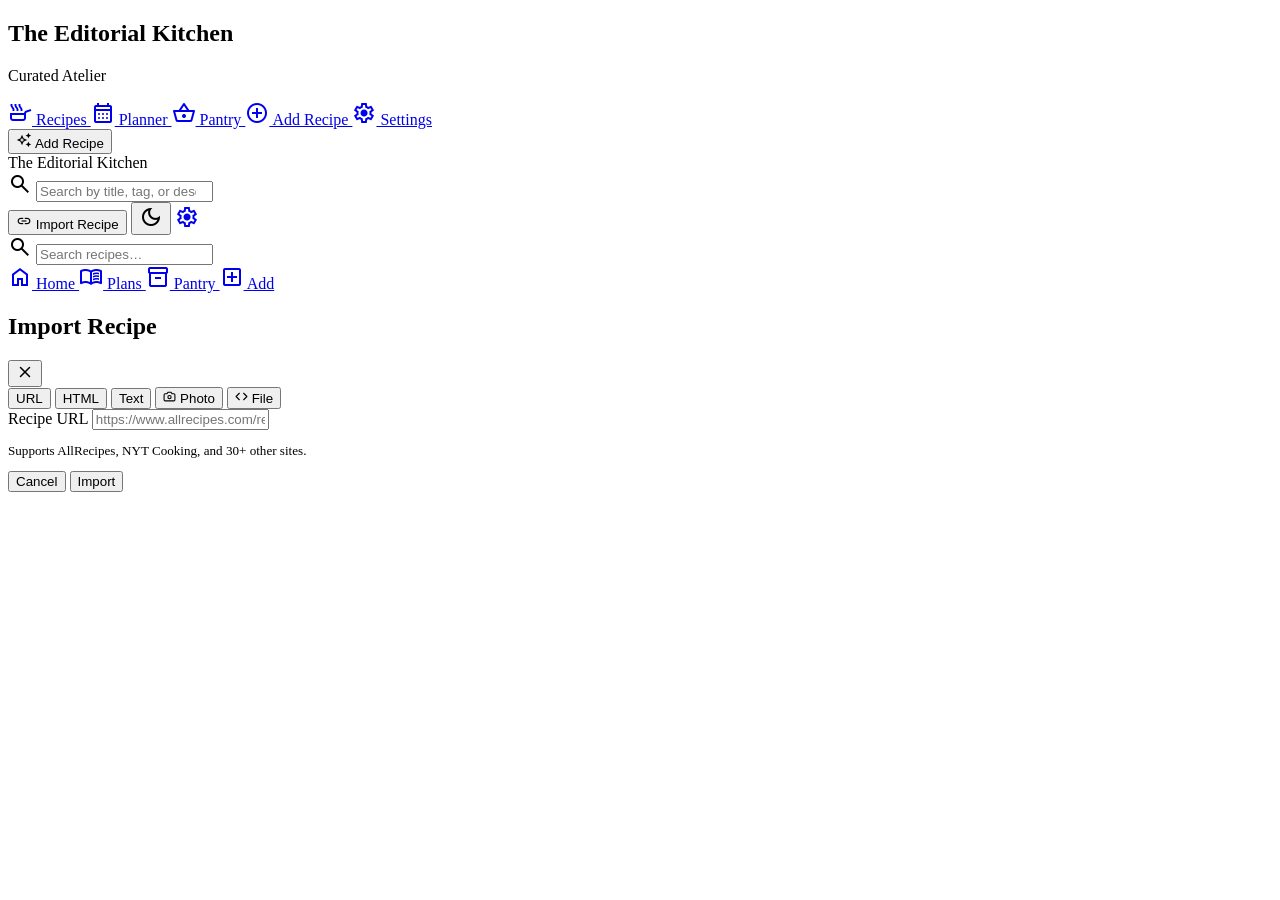
==== commit 489feaac: "Add imgproxy handler, planner improvements, pantry UI overhaul Co-Authored-By: Claude Sonnet 4.6 <no" ====
--- a/static/index.html
+++ b/static/index.html
@@ -90,6 +90,10 @@
   <div class="editorial-page-content">
     <!-- Page header -->
     <div class="editorial-page-header">
+      <div class="content-search-wrap">
+        <span class="material-symbols-outlined">search</span>
+        <input type="search" id="content-search-input" class="content-search-input" placeholder="Search recipes…" autocomplete="off">
+      </div>
       <div class="editorial-page-header-top">
         <div id="tag-filters" class="tag-filters" style="display:none"></div>
       </div>
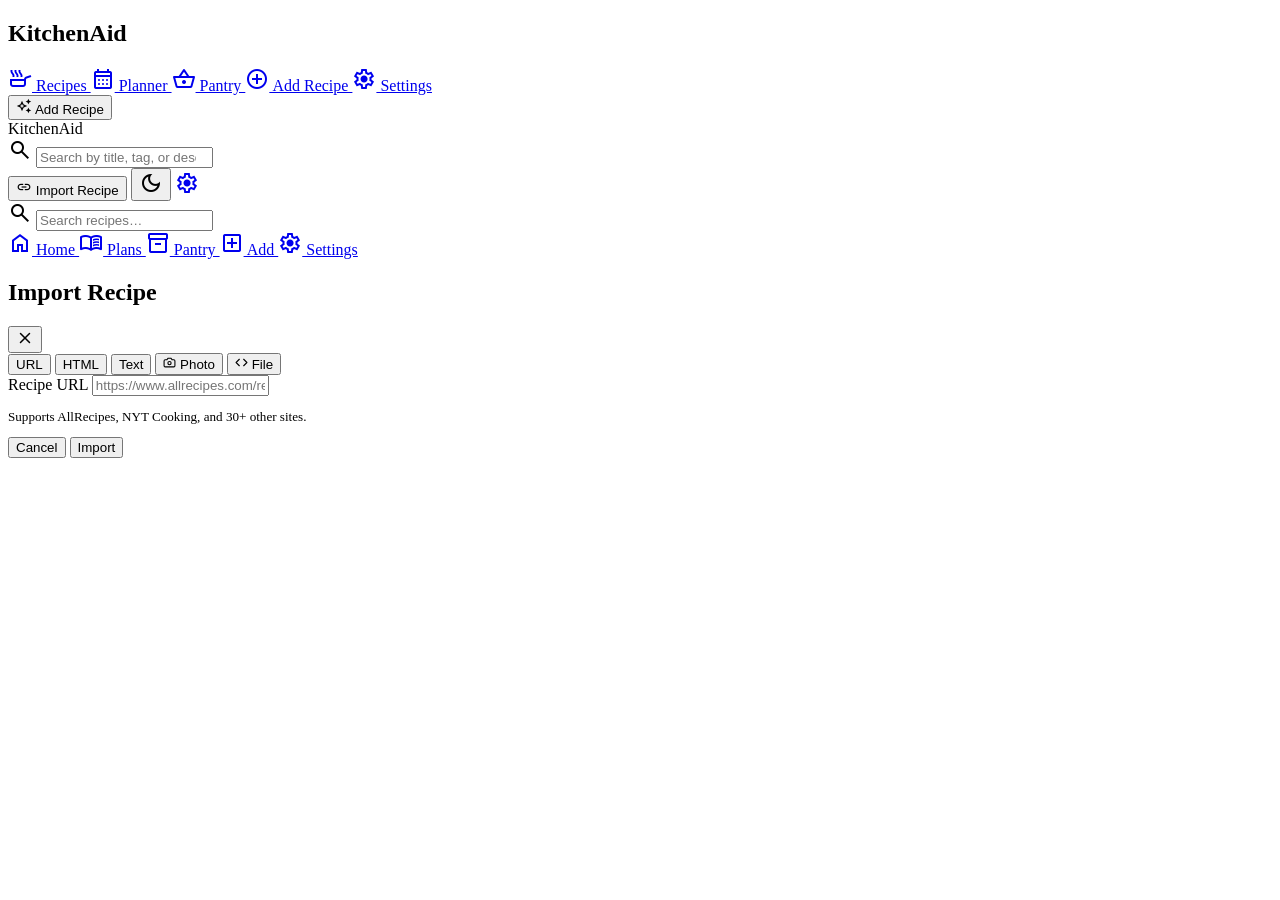
==== commit 3f7ad898: "Mobile redesign: cooking mode, layouts, PWA; rename to KitchenAid The app was a desktop layout with " ====
--- a/static/index.html
+++ b/static/index.html
@@ -2,25 +2,35 @@
 <html lang="en">
 <head>
   <meta charset="UTF-8">
-  <meta name="viewport" content="width=device-width, initial-scale=1.0">
-  <title>The Editorial Kitchen</title>
+  <meta name="viewport" content="width=device-width, initial-scale=1.0, viewport-fit=cover">
+  <meta name="theme-color" content="#faf9f8" media="(prefers-color-scheme: light)">
+  <meta name="theme-color" content="#141613" media="(prefers-color-scheme: dark)">
+  <meta name="mobile-web-app-capable" content="yes">
+  <meta name="apple-mobile-web-app-capable" content="yes">
+  <meta name="apple-mobile-web-app-status-bar-style" content="default">
+  <meta name="apple-mobile-web-app-title" content="KitchenAid">
+  <link rel="manifest" href="/manifest.json">
+  <link rel="apple-touch-icon" href="/icons/icon-192.png">
+  <link rel="icon" href="/icons/icon-192.png">
+  <title>KitchenAid</title>
   <link rel="preconnect" href="https://fonts.googleapis.com">
   <link rel="preconnect" href="https://fonts.gstatic.com" crossorigin>
   <link href="https://fonts.googleapis.com/css2?family=Noto+Serif:ital,wght@0,400;0,700;1,400&family=Manrope:wght@400;500;600;700;800&display=swap" rel="stylesheet">
-  <link href="https://fonts.googleapis.com/css2?family=Material+Symbols+Outlined:opsz,wght,FILL,GRAD@24,400,0,0" rel="stylesheet">
+  <link href="https://fonts.googleapis.com/css2?family=Material+Symbols+Outlined:opsz,wght,FILL,GRAD@24,400,0,0&display=block" rel="stylesheet">
   <link rel="stylesheet" href="/css/reset.css">
   <link rel="stylesheet" href="/css/main.css">
   <link rel="stylesheet" href="/css/grid.css">
   <link rel="stylesheet" href="/css/editorial.css">
   <script src="/js/theme.js"></script>
+  <script src="/js/auth-nav.js" defer></script>
+  <link rel="stylesheet" href="/css/mobile.css">
 </head>
 <body>
 
 <!-- Desktop Sidebar -->
 <aside class="editorial-sidebar">
   <div class="editorial-sidebar-brand">
-    <h1>The Editorial Kitchen</h1>
-    <p>Curated Atelier</p>
+    <h1>KitchenAid</h1>
   </div>
   <nav class="editorial-sidebar-nav">
     <a href="/" class="editorial-nav-link active">
@@ -58,7 +68,7 @@
   <!-- Top Nav -->
   <header class="editorial-topnav">
     <div class="editorial-topnav-inner">
-      <span class="editorial-topnav-brand">The Editorial Kitchen</span>
+      <span class="editorial-topnav-brand">KitchenAid</span>
       <div class="editorial-search-wrap">
         <span class="material-symbols-outlined">search</span>
         <input type="search" id="search-input" class="editorial-search-input" placeholder="Search by title, tag, or description…" autocomplete="off">
@@ -131,6 +141,10 @@
     <span class="material-symbols-outlined">add_box</span>
     Add
   </a>
+  <a href="/settings.html" class="editorial-bottom-nav-item">
+    <span class="material-symbols-outlined">settings</span>
+    Settings
+  </a>
 </nav>
 
 <!-- Import URL Modal -->
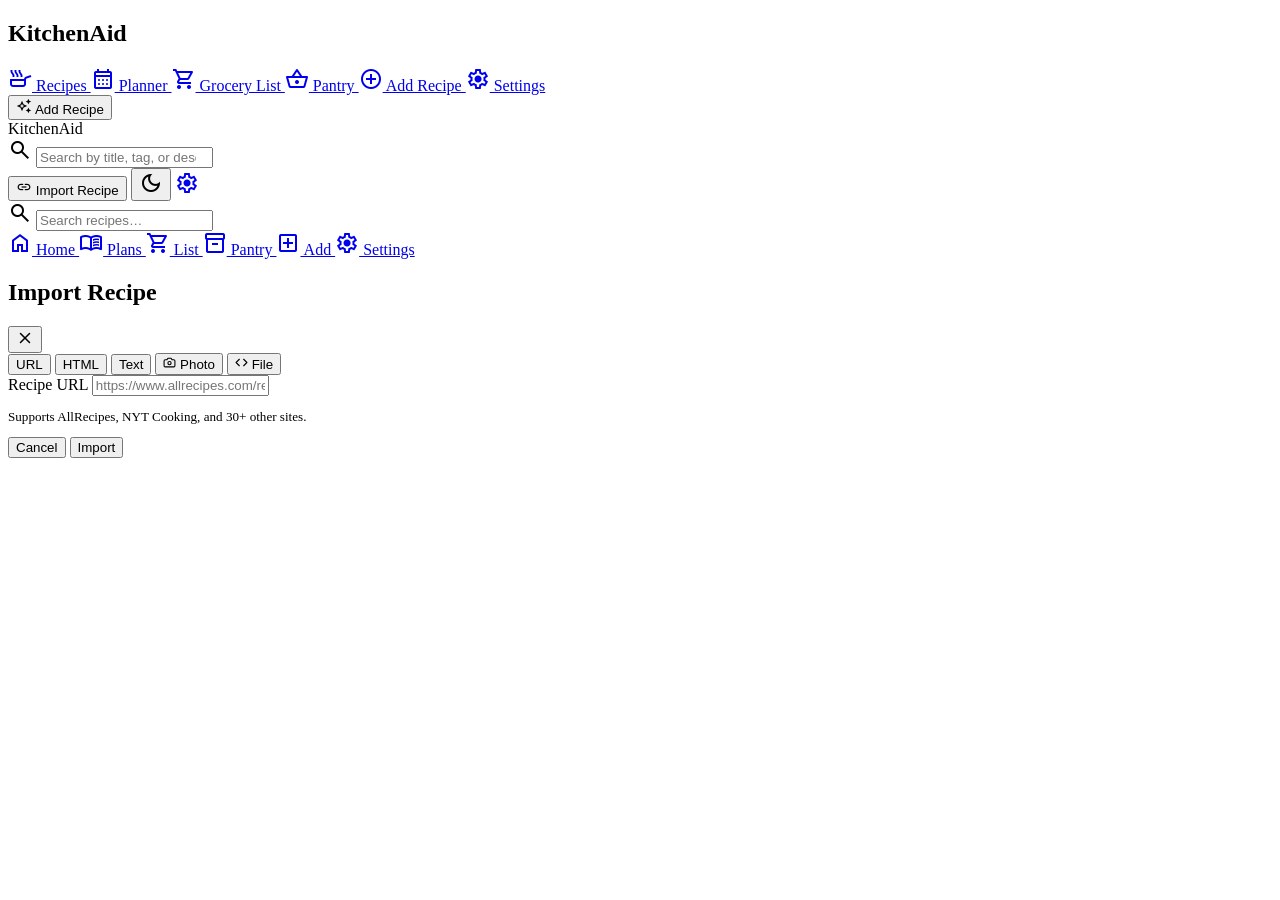
==== commit 99cdabfa: "Orange restyle, Archivo type, and a standing grocery list Two things in one commit because main.go n" ====
--- a/static/index.html
+++ b/static/index.html
@@ -3,8 +3,8 @@
 <head>
   <meta charset="UTF-8">
   <meta name="viewport" content="width=device-width, initial-scale=1.0, viewport-fit=cover">
-  <meta name="theme-color" content="#faf9f8" media="(prefers-color-scheme: light)">
-  <meta name="theme-color" content="#141613" media="(prefers-color-scheme: dark)">
+  <meta name="theme-color" content="#ffffff" media="(prefers-color-scheme: light)">
+  <meta name="theme-color" content="#14110e" media="(prefers-color-scheme: dark)">
   <meta name="mobile-web-app-capable" content="yes">
   <meta name="apple-mobile-web-app-capable" content="yes">
   <meta name="apple-mobile-web-app-status-bar-style" content="default">
@@ -15,7 +15,7 @@
   <title>KitchenAid</title>
   <link rel="preconnect" href="https://fonts.googleapis.com">
   <link rel="preconnect" href="https://fonts.gstatic.com" crossorigin>
-  <link href="https://fonts.googleapis.com/css2?family=Noto+Serif:ital,wght@0,400;0,700;1,400&family=Manrope:wght@400;500;600;700;800&display=swap" rel="stylesheet">
+  <link href="https://fonts.googleapis.com/css2?family=Archivo:wght@400;500;600;700;800;900&display=swap" rel="stylesheet">
   <link href="https://fonts.googleapis.com/css2?family=Material+Symbols+Outlined:opsz,wght,FILL,GRAD@24,400,0,0&display=block" rel="stylesheet">
   <link rel="stylesheet" href="/css/reset.css">
   <link rel="stylesheet" href="/css/main.css">
@@ -40,6 +40,10 @@
     <a href="/planner.html" class="editorial-nav-link">
       <span class="material-symbols-outlined">calendar_month</span>
       Planner
+    </a>
+    <a href="/grocery.html" class="editorial-nav-link">
+      <span class="material-symbols-outlined">shopping_cart</span>
+      Grocery List
     </a>
     <a href="/pantry.html" class="editorial-nav-link">
       <span class="material-symbols-outlined">shopping_basket</span>
@@ -133,6 +137,10 @@
     <span class="material-symbols-outlined">menu_book</span>
     Plans
   </a>
+  <a href="/grocery.html" class="editorial-bottom-nav-item">
+    <span class="material-symbols-outlined">shopping_cart</span>
+    List
+  </a>
   <a href="/pantry.html" class="editorial-bottom-nav-item">
     <span class="material-symbols-outlined">inventory_2</span>
     Pantry
